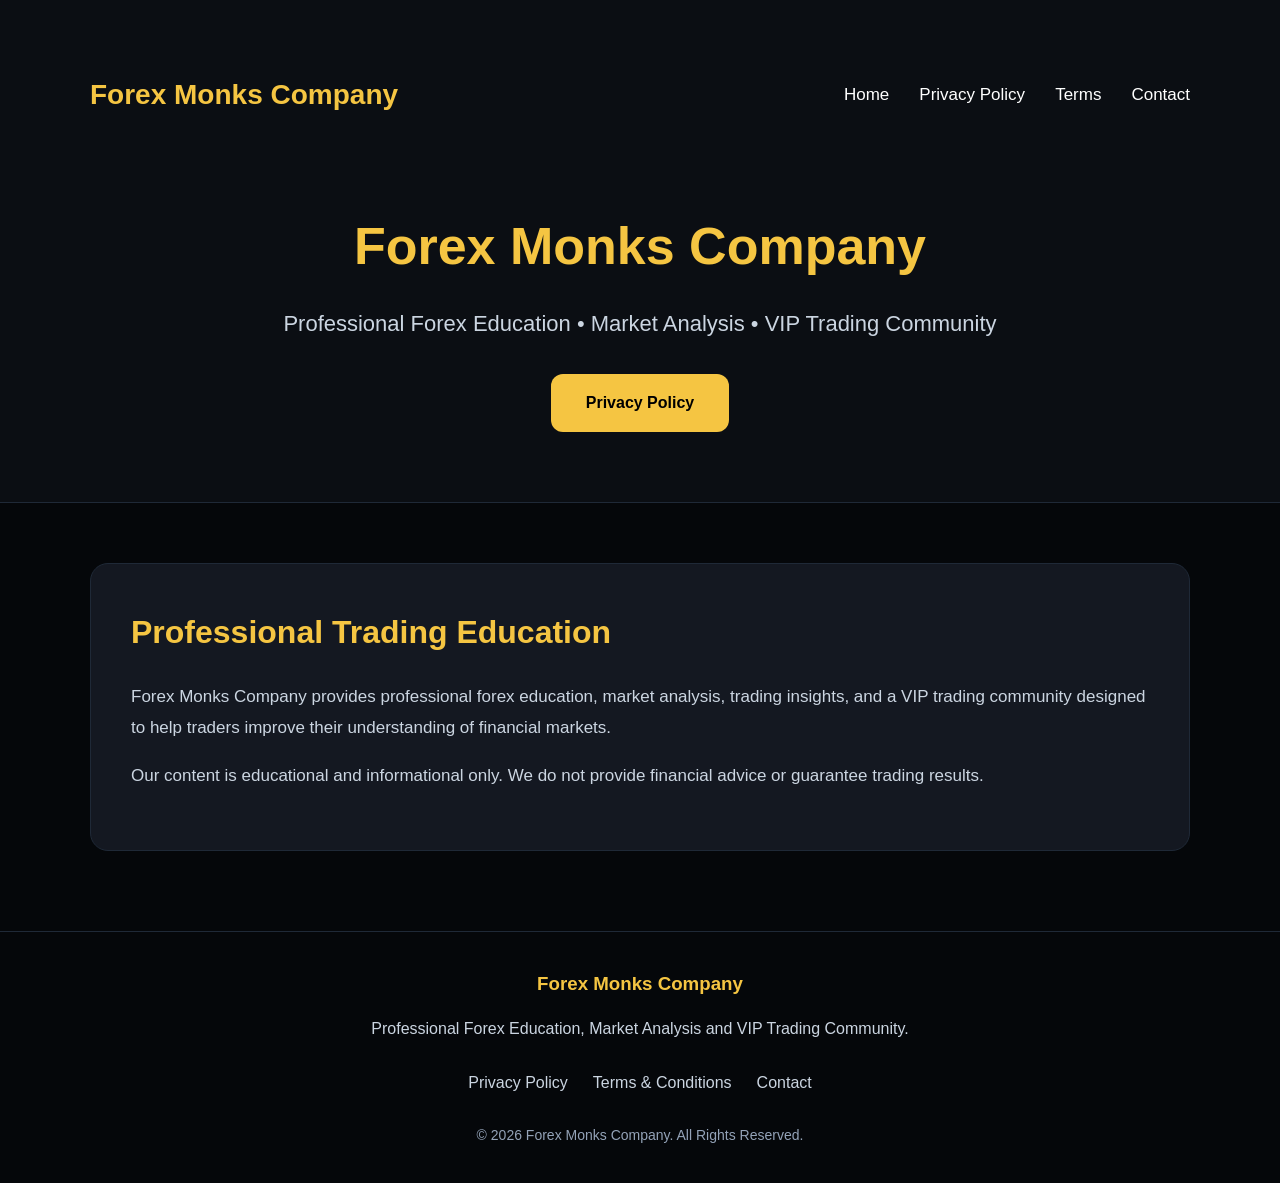
==== index.html @ 576de11f "Add files via upload" ====
<!DOCTYPE html>
<html lang="en">

<head>

<meta charset="UTF-8">
<meta name="viewport" content="width=device-width, initial-scale=1.0">

<title>Forex Monks Company</title>

<link rel="stylesheet" href="style.css">

</head>


<body>


<header>

<div class="container">

<nav>

<div class="logo">
Forex Monks Company
</div>


<ul>

<li>
<a href="index.html">
Home
</a>
</li>


<li>
<a href="privacy-policy.html">
Privacy Policy
</a>
</li>


<li>
<a href="terms.html">
Terms
</a>
</li>


<li>
<a href="mailto:godzillagodfrey@gmail.com">
Contact
</a>
</li>


</ul>

</nav>



<div class="hero">

<h1>
Forex Monks Company
</h1>


<p class="subtitle">

Professional Forex Education • Market Analysis • VIP Trading Community

</p>


<a href="privacy-policy.html" class="button">

Privacy Policy

</a>


</div>


</div>

</header>



<main class="container">


<section class="intro">


<h2>
Professional Trading Education
</h2>


<p>

Forex Monks Company provides professional forex education,
market analysis, trading insights, and a VIP trading community
designed to help traders improve their understanding of financial
markets.

</p>



<p>

Our content is educational and informational only.
We do not provide financial advice or guarantee trading results.

</p>


</section>



</main>




<footer>


<div class="container">


<h3>
Forex Monks Company
</h3>



<p>

Professional Forex Education, Market Analysis and VIP Trading Community.

</p>



<div class="footer-links">


<a href="privacy-policy.html">
Privacy Policy
</a>


<a href="terms.html">
Terms & Conditions
</a>


<a href="mailto:godzillagodfrey@gmail.com">
Contact
</a>



</div>



<p class="copyright">

©️ 2026 Forex Monks Company. All Rights Reserved.

</p>



</div>


</footer>



</body>

</html>
---- style.css ----
/* ===========================
   FOREX MONKS COMPANY
   Privacy Policy Website
=========================== */

*{
    margin:0;
    padding:0;
    box-sizing:border-box;
}

body{

    background:#05070A;
    color:#FFFFFF;

    font-family:Arial, Helvetica, sans-serif;

    line-height:1.8;

}

.container{

    width:90%;
    max-width:1100px;

    margin:auto;

}

header{

    background:#0B0E13;

    border-bottom:1px solid #1F2937;

    padding:70px 20px;

    text-align:center;

}

header h1{

    color:#F5C542;

    font-size:52px;

    margin-bottom:10px;

}

.subtitle{

    color:#CBD5E1;

    font-size:22px;

}

.intro{

    margin-top:60px;

    background:#141821;

    border:1px solid #1F2937;

    border-radius:18px;

    padding:40px;

}

.intro h2{

    color:#F5C542;

    margin-bottom:20px;

    font-size:32px;

}

.intro p{

    color:#CBD5E1;

    margin-bottom:18px;

    font-size:17px;

}

#policy{

    margin-top:40px;

}

.policy-card{

    background:#141821;

    border:1px solid #1F2937;

    border-radius:18px;

    padding:30px;

    margin-bottom:25px;

}

.policy-card h3{

    color:#F5C542;

    margin-bottom:15px;

}

.policy-card p{

    color:#CBD5E1;

}

footer{

    margin-top:80px;

    border-top:1px solid #1F2937;

    text-align:center;

    padding:35px;

    color:#94A3B8;

}
/* ==========================
        NAVIGATION
========================== */

nav{

    display:flex;

    justify-content:space-between;

    align-items:center;

    margin-bottom:80px;

    flex-wrap:wrap;

}

.logo{

    color:#F5C542;

    font-size:28px;

    font-weight:bold;

}

nav ul{

    list-style:none;

    display:flex;

    gap:30px;

}

nav a{

    color:white;

    text-decoration:none;

    transition:.3s;

    font-size:17px;

}

nav a:hover{

    color:#F5C542;

}

/* ==========================
          HERO
========================== */

.hero{

    text-align:center;

}

.button{

    display:inline-block;

    margin-top:30px;

    padding:15px 35px;

    background:#F5C542;

    color:black;

    font-weight:bold;

    border-radius:12px;

    text-decoration:none;

    transition:.3s;

}

.button:hover{

    transform:translateY(-2px);

    background:#FFD75C;

}

/* ==========================
       RESPONSIVE
========================== */

@media(max-width:800px){

nav{

flex-direction:column;

gap:25px;

}

nav ul{

flex-direction:column;

align-items:center;

gap:15px;

}

header h1{

font-size:36px;

}

.subtitle{

font-size:18px;

}

}
.footer-links{

display:flex;

justify-content:center;

gap:25px;

margin:25px 0;

flex-wrap:wrap;

}

.footer-links a{

color:#CBD5E1;

text-decoration:none;

transition:.3s;

}

.footer-links a:hover{

color:#F5C542;

}

footer h3{

color:#F5C542;

margin-bottom:15px;

}

footer p{

color:#CBD5E1;

}

.copyright{

margin-top:25px;

color:#94A3B8;

font-size:14px;

}
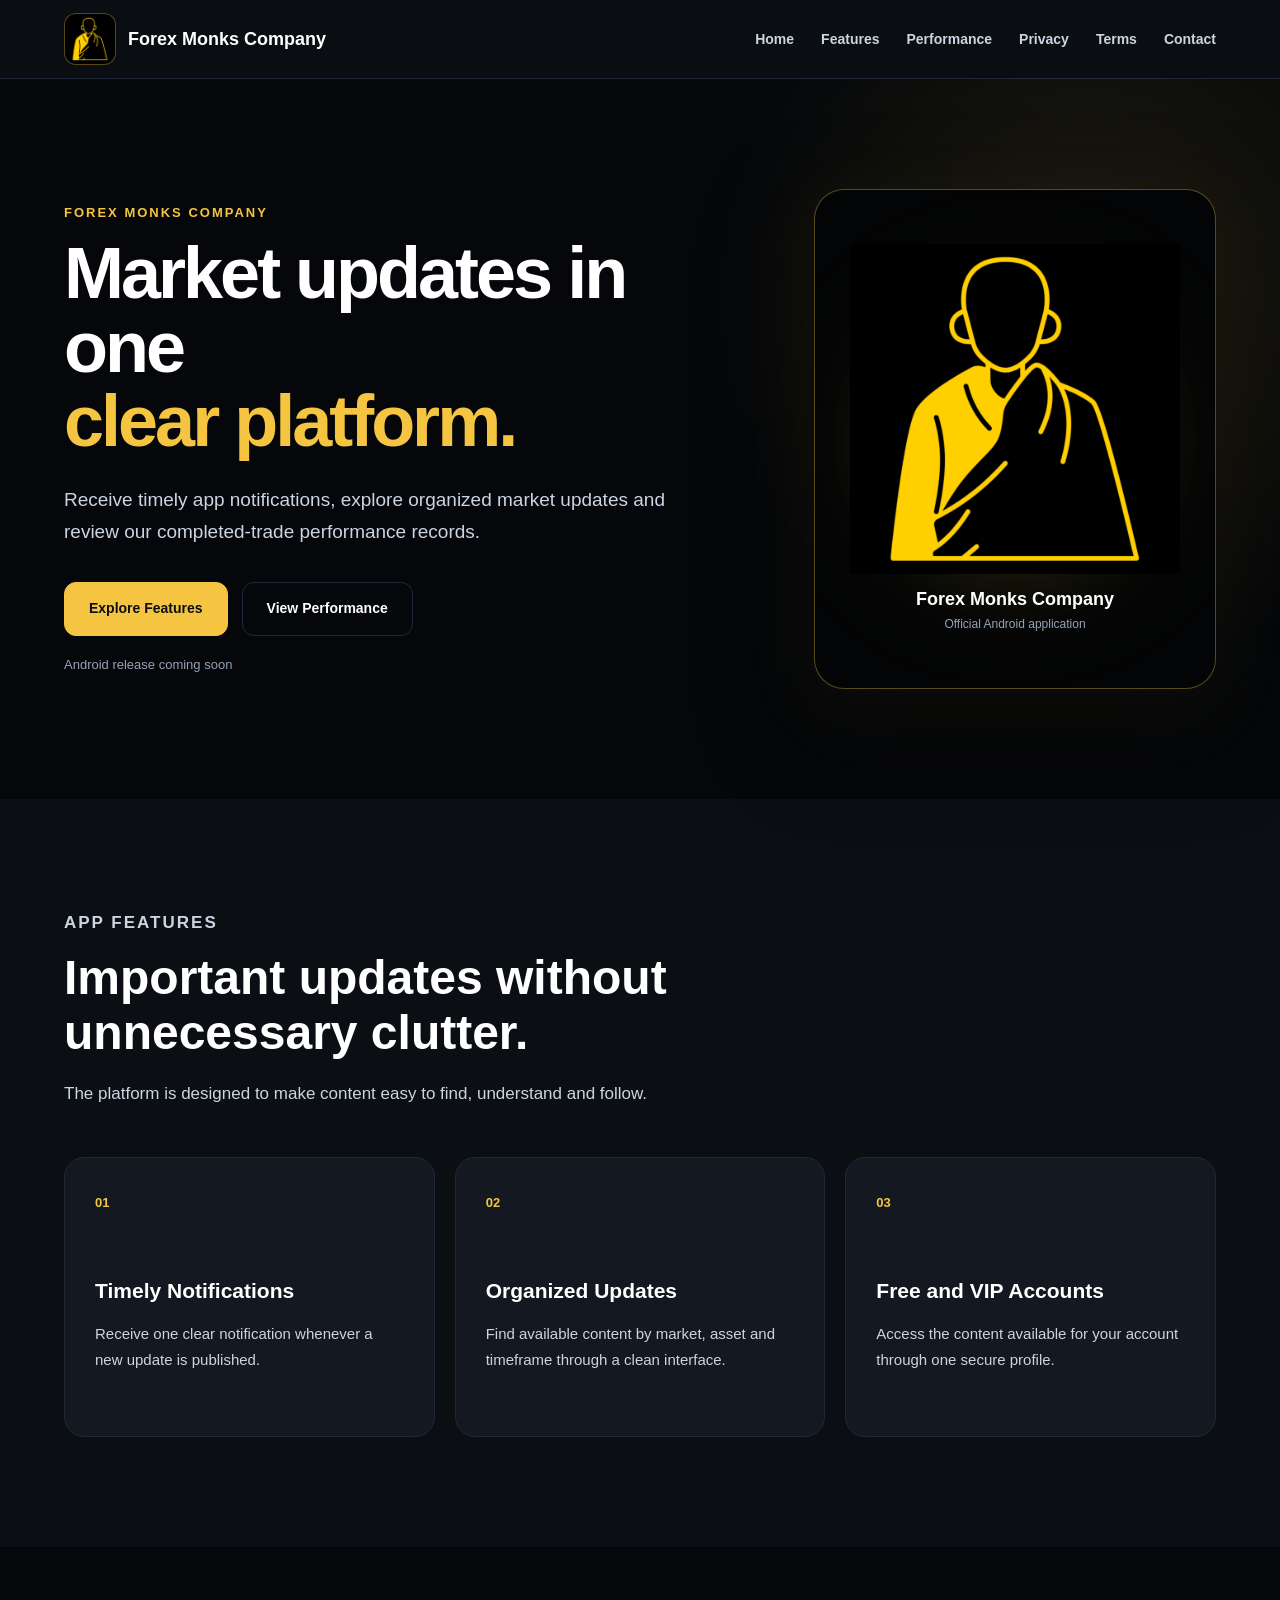
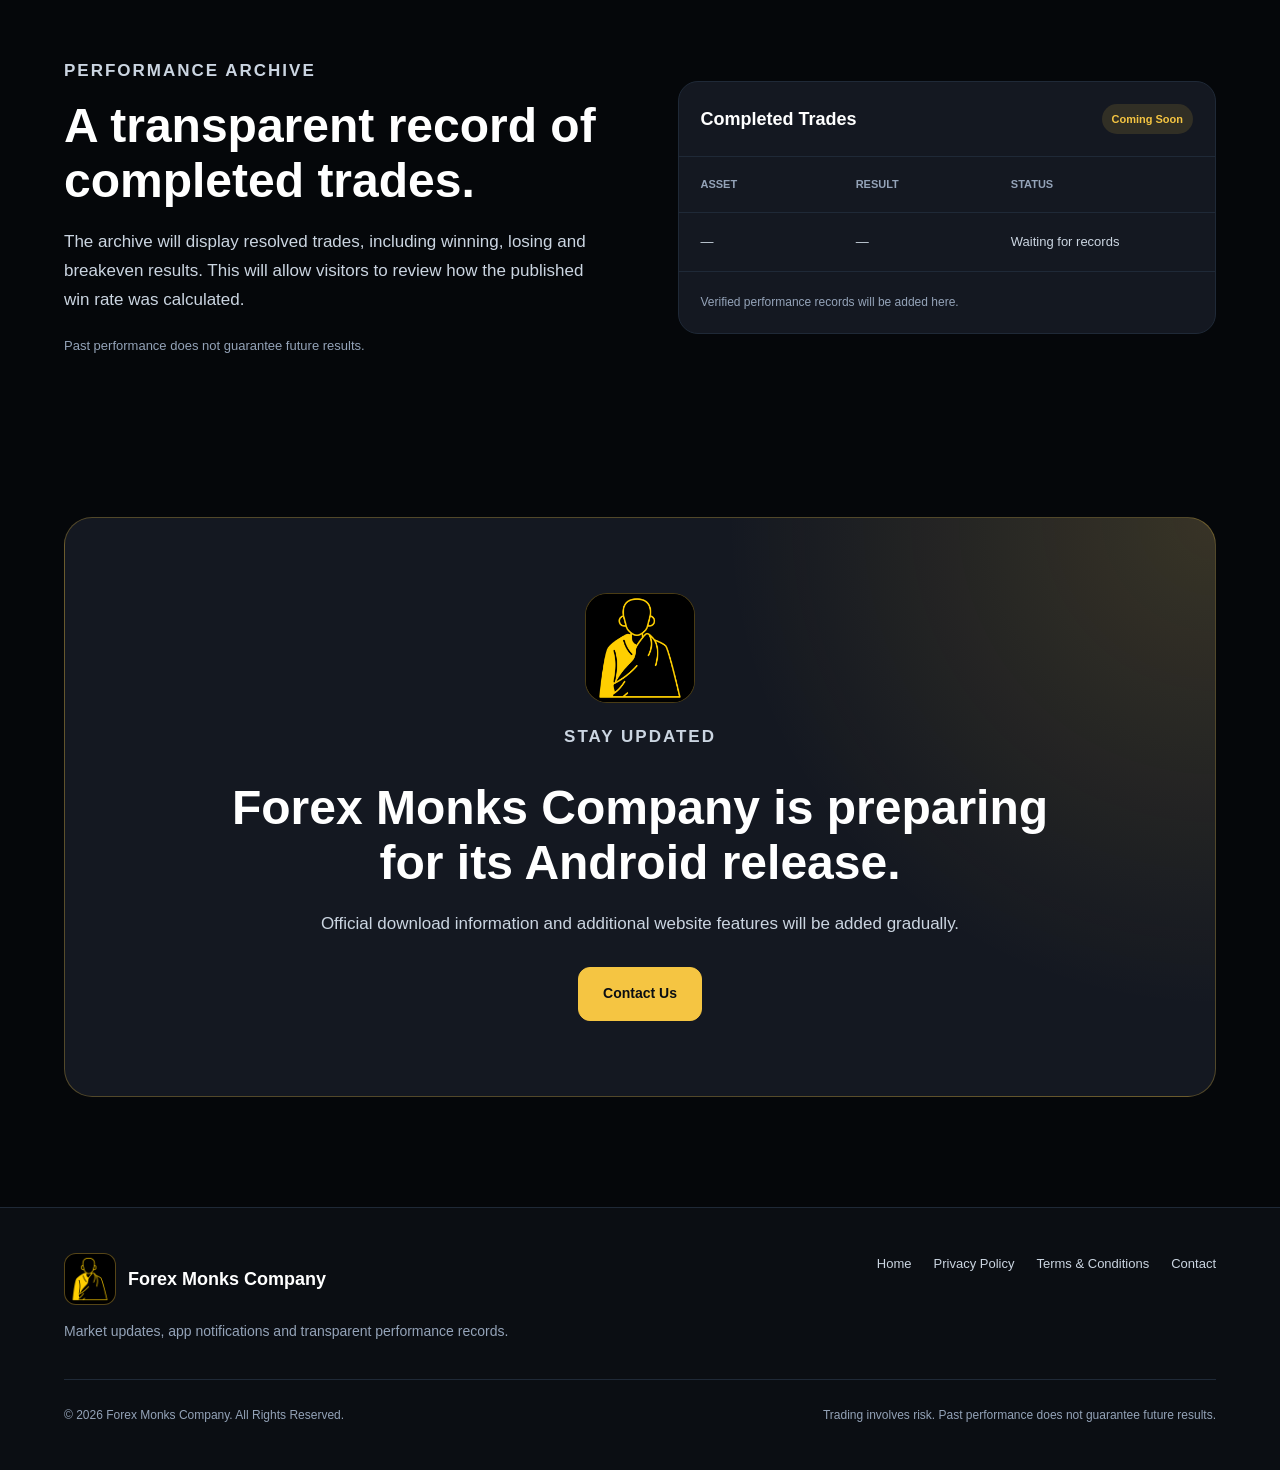
==== commit 61851ae1: "Update homepage and add company logo" ====
--- a/index.html
+++ b/index.html
@@ -2,193 +2,465 @@
 <html lang="en">
 
 <head>
-
-<meta charset="UTF-8">
-<meta name="viewport" content="width=device-width, initial-scale=1.0">
-
-<title>Forex Monks Company</title>
-
-<link rel="stylesheet" href="style.css">
-
+  <meta charset="UTF-8">
+
+  <meta
+    name="viewport"
+    content="width=device-width, initial-scale=1.0"
+  >
+
+  <meta
+    name="description"
+    content="Forex Monks Company app features, updates and transparent performance records."
+  >
+
+  <title>Forex Monks Company</title>
+
+  <link
+    rel="icon"
+    type="image/png"
+    href="forex-monks-logo.png?v=2"
+  >
+
+  <link rel="stylesheet" href="style.css">
 </head>
 
-
 <body>
 
-
-<header>
-
-<div class="container">
-
-<nav>
-
-<div class="logo">
-Forex Monks Company
-</div>
-
-
-<ul>
-
-<li>
-<a href="index.html">
-Home
-</a>
-</li>
-
-
-<li>
-<a href="privacy-policy.html">
-Privacy Policy
-</a>
-</li>
-
-
-<li>
-<a href="terms.html">
-Terms
-</a>
-</li>
-
-
-<li>
-<a href="mailto:godzillagodfrey@gmail.com">
-Contact
-</a>
-</li>
-
-
-</ul>
-
-</nav>
-
-
-
-<div class="hero">
-
-<h1>
-Forex Monks Company
-</h1>
-
-
-<p class="subtitle">
-
-Professional Forex Education • Market Analysis • VIP Trading Community
-
-</p>
-
-
-<a href="privacy-policy.html" class="button">
-
-Privacy Policy
-
-</a>
-
-
-</div>
-
-
-</div>
-
-</header>
-
-
-
-<main class="container">
-
-
-<section class="intro">
-
-
-<h2>
-Professional Trading Education
-</h2>
-
-
-<p>
-
-Forex Monks Company provides professional forex education,
-market analysis, trading insights, and a VIP trading community
-designed to help traders improve their understanding of financial
-markets.
-
-</p>
-
-
-
-<p>
-
-Our content is educational and informational only.
-We do not provide financial advice or guarantee trading results.
-
-</p>
-
-
-</section>
-
-
-
-</main>
-
-
-
-
-<footer>
-
-
-<div class="container">
-
-
-<h3>
-Forex Monks Company
-</h3>
-
-
-
-<p>
-
-Professional Forex Education, Market Analysis and VIP Trading Community.
-
-</p>
-
-
-
-<div class="footer-links">
-
-
-<a href="privacy-policy.html">
-Privacy Policy
-</a>
-
-
-<a href="terms.html">
-Terms & Conditions
-</a>
-
-
-<a href="mailto:godzillagodfrey@gmail.com">
-Contact
-</a>
-
-
-
-</div>
-
-
-
-<p class="copyright">
-
-©️ 2026 Forex Monks Company. All Rights Reserved.
-
-</p>
-
-
-
-</div>
-
-
-</footer>
-
-
+  <!-- NAVIGATION -->
+
+  <header class="site-header">
+    <div class="container">
+
+      <nav class="navbar">
+
+        <a href="index.html" class="logo">
+
+          <img
+            src="forex-monks-logo.png?v=2"
+            alt="Forex Monks Company logo"
+            class="brand-logo"
+          >
+
+          <span>
+            Forex Monks Company
+          </span>
+
+        </a>
+
+
+        <ul class="nav-links">
+
+          <li>
+            <a href="index.html">
+              Home
+            </a>
+          </li>
+
+          <li>
+            <a href="#features">
+              Features
+            </a>
+          </li>
+
+          <li>
+            <a href="#performance">
+              Performance
+            </a>
+          </li>
+
+          <li>
+            <a href="privacy-policy.html">
+              Privacy
+            </a>
+          </li>
+
+          <li>
+            <a href="terms.html">
+              Terms
+            </a>
+          </li>
+
+          <li>
+            <a href="mailto:godzillagodfrey3@gmail.com">
+              Contact
+            </a>
+          </li>
+
+        </ul>
+
+      </nav>
+
+    </div>
+  </header>
+
+
+  <main>
+
+    <!-- HERO SECTION -->
+
+    <section class="hero">
+      <div class="container hero-container">
+
+        <div class="hero-content">
+
+          <p class="section-label">
+            FOREX MONKS COMPANY
+          </p>
+
+          <h1>
+            Market updates in one
+            <span>clear platform.</span>
+          </h1>
+
+          <p class="hero-description">
+            Receive timely app notifications, explore organized market
+            updates and review our completed-trade performance records.
+          </p>
+
+          <div class="hero-buttons">
+
+            <a
+              href="#features"
+              class="button primary-button"
+            >
+              Explore Features
+            </a>
+
+            <a
+              href="#performance"
+              class="button secondary-button"
+            >
+              View Performance
+            </a>
+
+          </div>
+
+          <p class="release-message">
+            Android release coming soon
+          </p>
+
+        </div>
+
+
+        <!-- LARGE LOGO DISPLAY -->
+
+        <div class="hero-logo-card">
+
+          <div class="hero-logo-glow"></div>
+
+          <img
+            src="forex-monks-logo.png?v=2"
+            alt="Forex Monks Company monk logo"
+            class="hero-logo-image"
+          >
+
+          <div class="hero-logo-text">
+
+            <strong>
+              Forex Monks Company
+            </strong>
+
+            <span>
+              Official Android application
+            </span>
+
+          </div>
+
+        </div>
+
+      </div>
+    </section>
+
+
+    <!-- FEATURES SECTION -->
+
+    <section
+      class="features section"
+      id="features"
+    >
+      <div class="container">
+
+        <div class="section-heading">
+
+          <p class="section-label">
+            APP FEATURES
+          </p>
+
+          <h2>
+            Important updates without unnecessary clutter.
+          </h2>
+
+          <p>
+            The platform is designed to make content easy to find,
+            understand and follow.
+          </p>
+
+        </div>
+
+
+        <div class="feature-grid">
+
+          <article class="feature-card">
+
+            <span class="feature-number">
+              01
+            </span>
+
+            <h3>
+              Timely Notifications
+            </h3>
+
+            <p>
+              Receive one clear notification whenever a new update
+              is published.
+            </p>
+
+          </article>
+
+
+          <article class="feature-card">
+
+            <span class="feature-number">
+              02
+            </span>
+
+            <h3>
+              Organized Updates
+            </h3>
+
+            <p>
+              Find available content by market, asset and timeframe
+              through a clean interface.
+            </p>
+
+          </article>
+
+
+          <article class="feature-card">
+
+            <span class="feature-number">
+              03
+            </span>
+
+            <h3>
+              Free and VIP Accounts
+            </h3>
+
+            <p>
+              Access the content available for your account through
+              one secure profile.
+            </p>
+
+          </article>
+
+        </div>
+
+      </div>
+    </section>
+
+
+    <!-- PERFORMANCE SECTION -->
+
+    <section
+      class="performance section"
+      id="performance"
+    >
+      <div class="container performance-container">
+
+        <div class="performance-content">
+
+          <p class="section-label">
+            PERFORMANCE ARCHIVE
+          </p>
+
+          <h2>
+            A transparent record of completed trades.
+          </h2>
+
+          <p>
+            The archive will display resolved trades, including
+            winning, losing and breakeven results. This will allow
+            visitors to review how the published win rate was
+            calculated.
+          </p>
+
+          <p class="performance-disclaimer">
+            Past performance does not guarantee future results.
+          </p>
+
+        </div>
+
+
+        <div class="archive-card">
+
+          <div class="archive-header">
+
+            <h3>
+              Completed Trades
+            </h3>
+
+            <span class="coming-soon">
+              Coming Soon
+            </span>
+
+          </div>
+
+
+          <div class="archive-table">
+
+            <div class="archive-row archive-labels">
+
+              <span>
+                Asset
+              </span>
+
+              <span>
+                Result
+              </span>
+
+              <span>
+                Status
+              </span>
+
+            </div>
+
+
+            <div class="archive-row">
+
+              <span>
+                —
+              </span>
+
+              <span>
+                —
+              </span>
+
+              <span>
+                Waiting for records
+              </span>
+
+            </div>
+
+          </div>
+
+
+          <p class="archive-message">
+            Verified performance records will be added here.
+          </p>
+
+        </div>
+
+      </div>
+    </section>
+
+
+    <!-- CONTACT SECTION -->
+
+    <section class="contact-section section">
+      <div class="container">
+
+        <div class="contact-card">
+
+          <img
+            src="forex-monks-logo.png?v=2"
+            alt="Forex Monks Company logo"
+            class="contact-logo"
+          >
+
+          <p class="section-label">
+            STAY UPDATED
+          </p>
+
+          <h2>
+            Forex Monks Company is preparing for its Android release.
+          </h2>
+
+          <p>
+            Official download information and additional website
+            features will be added gradually.
+          </p>
+
+          <a
+            href="mailto:godzillagodfrey3@gmail.com"
+            class="button primary-button"
+          >
+            Contact Us
+          </a>
+
+        </div>
+
+      </div>
+    </section>
+
+  </main>
+
+
+  <!-- FOOTER -->
+
+  <footer class="site-footer">
+    <div class="container footer-container">
+
+      <div class="footer-brand">
+
+        <div class="logo">
+
+          <img
+            src="forex-monks-logo.png?v=2"
+            alt="Forex Monks Company logo"
+            class="brand-logo"
+          >
+
+          <span>
+            Forex Monks Company
+          </span>
+
+        </div>
+
+        <p>
+          Market updates, app notifications and transparent
+          performance records.
+        </p>
+
+      </div>
+
+
+      <div class="footer-links">
+
+        <a href="index.html">
+          Home
+        </a>
+
+        <a href="privacy-policy.html">
+          Privacy Policy
+        </a>
+
+        <a href="terms.html">
+          Terms &amp; Conditions
+        </a>
+
+        <a href="mailto:godzillagodfrey3@gmail.com">
+          Contact
+        </a>
+
+      </div>
+
+
+      <div class="footer-bottom">
+
+        <p>
+          ©️ 2026 Forex Monks Company. All Rights Reserved.
+        </p>
+
+        <p class="risk-warning">
+          Trading involves risk. Past performance does not guarantee
+          future results.
+        </p>
+
+      </div>
+
+    </div>
+  </footer>
 
 </body>
 
--- a/style.css
+++ b/style.css
@@ -1,328 +1,1079 @@
-/* ===========================
+/* =========================================
    FOREX MONKS COMPANY
-   Privacy Policy Website
-=========================== */
-
-*{
-    margin:0;
-    padding:0;
-    box-sizing:border-box;
-}
-
-body{
-
-    background:#05070A;
-    color:#FFFFFF;
-
-    font-family:Arial, Helvetica, sans-serif;
-
-    line-height:1.8;
-
-}
-
-.container{
-
-    width:90%;
-    max-width:1100px;
-
-    margin:auto;
-
-}
-
-header{
-
-    background:#0B0E13;
-
-    border-bottom:1px solid #1F2937;
-
-    padding:70px 20px;
-
-    text-align:center;
-
-}
-
-header h1{
-
-    color:#F5C542;
-
-    font-size:52px;
-
-    margin-bottom:10px;
-
-}
-
-.subtitle{
-
-    color:#CBD5E1;
-
-    font-size:22px;
-
-}
-
-.intro{
-
-    margin-top:60px;
-
-    background:#141821;
-
-    border:1px solid #1F2937;
-
-    border-radius:18px;
-
-    padding:40px;
-
-}
-
-.intro h2{
-
-    color:#F5C542;
-
-    margin-bottom:20px;
-
-    font-size:32px;
-
-}
-
-.intro p{
-
-    color:#CBD5E1;
-
-    margin-bottom:18px;
-
-    font-size:17px;
-
-}
-
-#policy{
-
-    margin-top:40px;
-
-}
-
-.policy-card{
-
-    background:#141821;
-
-    border:1px solid #1F2937;
-
-    border-radius:18px;
-
-    padding:30px;
-
-    margin-bottom:25px;
-
-}
-
-.policy-card h3{
-
-    color:#F5C542;
-
-    margin-bottom:15px;
-
-}
-
-.policy-card p{
-
-    color:#CBD5E1;
-
-}
-
-footer{
-
-    margin-top:80px;
-
-    border-top:1px solid #1F2937;
-
-    text-align:center;
-
-    padding:35px;
-
-    color:#94A3B8;
-
-}
-/* ==========================
-        NAVIGATION
-========================== */
-
-nav{
-
-    display:flex;
-
-    justify-content:space-between;
-
-    align-items:center;
-
-    margin-bottom:80px;
-
-    flex-wrap:wrap;
-
-}
-
-.logo{
-
-    color:#F5C542;
-
-    font-size:28px;
-
-    font-weight:bold;
-
-}
-
-nav ul{
-
-    list-style:none;
-
-    display:flex;
-
-    gap:30px;
-
-}
-
-nav a{
-
-    color:white;
-
-    text-decoration:none;
-
-    transition:.3s;
-
-    font-size:17px;
-
-}
-
-nav a:hover{
-
-    color:#F5C542;
-
-}
-
-/* ==========================
-          HERO
-========================== */
-
-.hero{
-
-    text-align:center;
-
-}
-
-.button{
-
-    display:inline-block;
-
-    margin-top:30px;
-
-    padding:15px 35px;
-
-    background:#F5C542;
-
-    color:black;
-
-    font-weight:bold;
-
-    border-radius:12px;
-
-    text-decoration:none;
-
-    transition:.3s;
-
-}
-
-.button:hover{
-
-    transform:translateY(-2px);
-
-    background:#FFD75C;
-
-}
-
-/* ==========================
-       RESPONSIVE
-========================== */
-
-@media(max-width:800px){
-
-nav{
-
-flex-direction:column;
-
-gap:25px;
-
-}
-
-nav ul{
-
-flex-direction:column;
-
-align-items:center;
-
-gap:15px;
-
-}
-
-header h1{
-
-font-size:36px;
-
-}
-
-.subtitle{
-
-font-size:18px;
-
-}
-
-}
-.footer-links{
-
-display:flex;
-
-justify-content:center;
-
-gap:25px;
-
-margin:25px 0;
-
-flex-wrap:wrap;
-
-}
-
-.footer-links a{
-
-color:#CBD5E1;
-
-text-decoration:none;
-
-transition:.3s;
-
-}
-
-.footer-links a:hover{
-
-color:#F5C542;
-
-}
-
-footer h3{
-
-color:#F5C542;
-
-margin-bottom:15px;
-
-}
-
-footer p{
-
-color:#CBD5E1;
-
-}
-
-.copyright{
-
-margin-top:25px;
-
-color:#94A3B8;
-
-font-size:14px;
+   GLOBAL SETTINGS
+========================================= */
+
+:root {
+    --background: #05070a;
+    --background-soft: #0b0e13;
+    --card: #141821;
+    --card-light: #1a202b;
+    --gold: #f5c542;
+    --gold-light: #ffda64;
+    --white: #ffffff;
+    --text: #cbd5e1;
+    --muted: #94a3b8;
+    --border: #1f2937;
+}
+
+* {
+    margin: 0;
+    padding: 0;
+    box-sizing: border-box;
+}
+
+html {
+    scroll-behavior: smooth;
+}
+
+body {
+    background: var(--background);
+    color: var(--white);
+    font-family: Arial, Helvetica, sans-serif;
+    line-height: 1.7;
+}
+
+a {
+    color: inherit;
+}
+
+.container {
+    width: 90%;
+    max-width: 1180px;
+    margin: auto;
+}
+
+.section {
+    padding: 110px 0;
+}
+
+.section-label {
+    color: var(--gold);
+    font-size: 13px;
+    font-weight: bold;
+    letter-spacing: 2px;
+    margin-bottom: 12px;
+}
+
+.section-heading {
+    max-width: 720px;
+}
+
+.section-heading h2,
+.performance-content h2,
+.contact-card h2 {
+    font-size: 48px;
+    line-height: 1.15;
+    margin-bottom: 20px;
+}
+
+.section-heading p,
+.performance-content p,
+.contact-card p {
+    color: var(--text);
+    font-size: 17px;
+}
+
+
+/* =========================================
+   HOMEPAGE HEADER
+========================================= */
+
+.site-header {
+    position: sticky;
+    top: 0;
+    z-index: 100;
+
+    background: rgba(11, 14, 19, 0.95);
+    border-bottom: 1px solid var(--border);
+
+    padding: 0;
+    text-align: left;
+
+    backdrop-filter: blur(14px);
+}
+
+.navbar {
+    min-height: 78px;
+
+    display: flex;
+    justify-content: space-between;
+    align-items: center;
+
+    margin: 0;
+}
+
+.logo {
+    display: flex;
+    align-items: center;
+    gap: 12px;
+
+    color: var(--white);
+    font-size: 18px;
+    font-weight: bold;
+    text-decoration: none;
+}
+
+.logo-mark {
+    width: 42px;
+    height: 42px;
+
+    display: inline-flex;
+    align-items: center;
+    justify-content: center;
+
+    background: var(--gold);
+    color: #0b0e13;
+
+    border-radius: 12px;
+
+    font-size: 13px;
+    font-weight: bold;
+}
+
+.nav-links {
+    display: flex;
+    align-items: center;
+    gap: 27px;
+
+    list-style: none;
+}
+
+.nav-links a {
+    color: var(--text);
+    text-decoration: none;
+
+    font-size: 14px;
+    font-weight: bold;
+
+    transition: 0.25s;
+}
+
+.nav-links a:hover {
+    color: var(--gold);
+}
+
+
+/* =========================================
+   HERO SECTION
+========================================= */
+
+.hero {
+    min-height: 720px;
+
+    display: flex;
+    align-items: center;
+
+    text-align: left;
+
+    background:
+        radial-gradient(
+            circle at 85% 30%,
+            rgba(245, 197, 66, 0.11),
+            transparent 32%
+        ),
+        var(--background);
+}
+
+.hero-container {
+    display: grid;
+    grid-template-columns: 1.25fr 0.75fr;
+    align-items: center;
+    gap: 80px;
+
+    padding: 90px 0;
+}
+
+.hero-content h1 {
+    max-width: 760px;
+
+    font-size: 72px;
+    line-height: 1.03;
+    letter-spacing: -3px;
+
+    margin-bottom: 25px;
+}
+
+.hero-content h1 span {
+    display: block;
+    color: var(--gold);
+}
+
+.hero-description {
+    max-width: 620px;
+
+    color: var(--text);
+    font-size: 19px;
+}
+
+.hero-buttons {
+    display: flex;
+    align-items: center;
+    flex-wrap: wrap;
+    gap: 14px;
+
+    margin-top: 34px;
+}
+
+.button {
+    display: inline-block;
+
+    padding: 14px 24px;
+
+    border-radius: 12px;
+    border: 1px solid var(--border);
+
+    font-weight: bold;
+    font-size: 14px;
+    text-decoration: none;
+
+    transition: 0.25s;
+}
+
+.primary-button {
+    background: var(--gold);
+    border-color: var(--gold);
+    color: #0b0e13;
+}
+
+.primary-button:hover {
+    background: var(--gold-light);
+    border-color: var(--gold-light);
+
+    transform: translateY(-2px);
+}
+
+.secondary-button {
+    background: transparent;
+    color: var(--white);
+}
+
+.secondary-button:hover {
+    color: var(--gold);
+    border-color: var(--gold);
+
+    transform: translateY(-2px);
+}
+
+.release-message {
+    margin-top: 18px;
+
+    color: var(--muted);
+    font-size: 13px;
+}
+
+
+/* =========================================
+   APP PREVIEW
+========================================= */
+
+.app-preview {
+    width: 100%;
+    max-width: 350px;
+
+    justify-self: center;
+
+    padding: 12px;
+
+    border: 1px solid #364152;
+    border-radius: 34px;
+
+    background: #07090d;
+
+    box-shadow:
+        0 35px 90px rgba(0, 0, 0, 0.45),
+        0 20px 70px rgba(245, 197, 66, 0.08);
+}
+
+.app-preview-header {
+    display: flex;
+    align-items: center;
+    gap: 10px;
+
+    padding: 13px 14px;
+}
+
+.app-preview-header div {
+    display: flex;
+    flex-direction: column;
+}
+
+.app-preview-header strong {
+    font-size: 13px;
+}
+
+.app-preview-header small {
+    color: var(--muted);
+    font-size: 10px;
+}
+
+.preview-logo {
+    width: 30px;
+    height: 30px;
+
+    display: inline-flex;
+    align-items: center;
+    justify-content: center;
+
+    border-radius: 9px;
+
+    background: var(--gold);
+    color: #0b0e13;
+
+    font-size: 10px;
+    font-weight: bold;
+}
+
+.preview-content {
+    min-height: 470px;
+
+    padding: 24px;
+
+    border-radius: 24px;
+
+    background:
+        linear-gradient(
+            145deg,
+            #171d27,
+            #0c1017
+        );
+}
+
+.preview-welcome {
+    color: var(--muted);
+    font-size: 12px;
+}
+
+.preview-content > h2 {
+    font-size: 24px;
+    margin-bottom: 22px;
+}
+
+.preview-card {
+    padding: 20px;
+
+    border-radius: 17px;
+}
+
+.preview-card > span {
+    display: block;
+
+    font-size: 10px;
+    font-weight: bold;
+    letter-spacing: 1px;
+
+    margin-bottom: 8px;
+}
+
+.preview-card h3 {
+    font-size: 16px;
+    margin-bottom: 4px;
+}
+
+.preview-card p {
+    font-size: 11px;
+}
+
+.highlighted-card {
+    background: var(--gold);
+    color: #0b0e13;
+}
+
+.highlighted-card p {
+    color: #323232;
+}
+
+.preview-small-cards {
+    display: grid;
+    grid-template-columns: 1fr 1fr;
+    gap: 10px;
+
+    margin: 12px 0;
+}
+
+.preview-small-cards article {
+    padding: 16px;
+
+    border: 1px solid var(--border);
+    border-radius: 14px;
+
+    background: #0d1118;
+}
+
+.preview-small-cards strong,
+.preview-small-cards span {
+    display: block;
+}
+
+.preview-small-cards strong {
+    font-size: 13px;
+}
+
+.preview-small-cards span {
+    color: var(--muted);
+    font-size: 10px;
+}
+
+.performance-card {
+    border: 1px solid var(--border);
+    background: #0d1118;
+}
+
+.performance-card > span {
+    color: var(--gold);
+}
+
+.performance-card p {
+    color: var(--muted);
+}
+
+
+/* =========================================
+   FEATURES
+========================================= */
+
+.features {
+    background: var(--background-soft);
+}
+
+.feature-grid {
+    display: grid;
+    grid-template-columns: repeat(3, 1fr);
+    gap: 20px;
+
+    margin-top: 48px;
+}
+
+.feature-card {
+    min-height: 280px;
+
+    padding: 30px;
+
+    border: 1px solid var(--border);
+    border-radius: 20px;
+
+    background: var(--card);
+
+    transition: 0.25s;
+}
+
+.feature-card:hover {
+    transform: translateY(-5px);
+    border-color: rgba(245, 197, 66, 0.5);
+}
+
+.feature-number {
+    color: var(--gold);
+
+    font-size: 13px;
+    font-weight: bold;
+}
+
+.feature-card h3 {
+    margin-top: 58px;
+    margin-bottom: 12px;
+
+    font-size: 21px;
+}
+
+.feature-card p {
+    color: var(--text);
+    font-size: 15px;
+}
+
+
+/* =========================================
+   PERFORMANCE ARCHIVE
+========================================= */
+
+.performance {
+    background: var(--background);
+}
+
+.performance-container {
+    display: grid;
+    grid-template-columns: 1fr 1fr;
+    align-items: center;
+    gap: 75px;
+}
+
+.performance-disclaimer {
+    margin-top: 20px;
+
+    color: var(--muted) !important;
+    font-size: 13px !important;
+}
+
+.archive-card {
+    overflow: hidden;
+
+    border: 1px solid var(--border);
+    border-radius: 20px;
+
+    background: var(--card);
+}
+
+.archive-header {
+    display: flex;
+    align-items: center;
+    justify-content: space-between;
+    gap: 20px;
+
+    padding: 22px;
+
+    border-bottom: 1px solid var(--border);
+}
+
+.archive-header h3 {
+    font-size: 18px;
+}
+
+.coming-soon {
+    padding: 6px 10px;
+
+    border-radius: 20px;
+
+    background: rgba(245, 197, 66, 0.13);
+    color: var(--gold);
+
+    font-size: 11px;
+    font-weight: bold;
+}
+
+.archive-row {
+    display: grid;
+    grid-template-columns: 1fr 1fr 1.3fr;
+    gap: 15px;
+
+    padding: 18px 22px;
+
+    border-bottom: 1px solid var(--border);
+
+    color: var(--text);
+    font-size: 13px;
+}
+
+.archive-labels {
+    color: var(--muted);
+
+    font-size: 11px;
+    font-weight: bold;
+    text-transform: uppercase;
+}
+
+.archive-message {
+    padding: 20px 22px;
+
+    color: var(--muted);
+    font-size: 12px;
+}
+
+
+/* =========================================
+   CONTACT SECTION
+========================================= */
+
+.contact-section {
+    padding-top: 50px;
+}
+
+.contact-card {
+    padding: 75px 45px;
+
+    border: 1px solid rgba(245, 197, 66, 0.28);
+    border-radius: 28px;
+
+    background:
+        radial-gradient(
+            circle at top right,
+            rgba(245, 197, 66, 0.16),
+            transparent 38%
+        ),
+        var(--card);
+
+    text-align: center;
+}
+
+.contact-card h2 {
+    max-width: 820px;
+    margin-left: auto;
+    margin-right: auto;
+}
+
+.contact-card p {
+    max-width: 650px;
+    margin: 0 auto 28px;
+}
+
+
+/* =========================================
+   HOMEPAGE FOOTER
+========================================= */
+
+.site-footer {
+    margin-top: 0;
+
+    padding: 45px 0;
+
+    border-top: 1px solid var(--border);
+
+    background: var(--background-soft);
+
+    text-align: left;
+}
+
+.footer-container {
+    display: grid;
+    grid-template-columns: 1fr auto;
+    align-items: start;
+    gap: 35px;
+}
+
+.footer-brand p {
+    max-width: 450px;
+
+    margin-top: 15px;
+
+    color: var(--muted);
+    font-size: 14px;
+}
+
+.footer-links {
+    display: flex;
+    flex-wrap: wrap;
+    justify-content: flex-end;
+    gap: 22px;
+
+    margin: 0;
+}
+
+.footer-links a {
+    color: var(--text);
+    text-decoration: none;
+    font-size: 13px;
+
+    transition: 0.25s;
+}
+
+.footer-links a:hover {
+    color: var(--gold);
+}
+
+.footer-bottom {
+    grid-column: 1 / -1;
+
+    display: flex;
+    justify-content: space-between;
+    gap: 30px;
+
+    padding-top: 25px;
+
+    border-top: 1px solid var(--border);
+}
+
+.footer-bottom p {
+    color: var(--muted);
+    font-size: 12px;
+}
+
+.risk-warning {
+    text-align: right;
+}
+
+
+/* =========================================
+   PRIVACY POLICY AND TERMS PAGES
+========================================= */
+
+body > header:not(.site-header) {
+    background: var(--background-soft);
+
+    border-bottom: 1px solid var(--border);
+
+    padding: 70px 20px;
+
+    text-align: center;
+}
+
+body > header:not(.site-header) h1 {
+    color: var(--gold);
+
+    font-size: 52px;
+
+    margin-bottom: 10px;
+}
+
+.subtitle {
+    color: var(--text);
+    font-size: 22px;
+}
+
+.intro {
+    margin-top: 60px;
+
+    padding: 40px;
+
+    background: var(--card);
+
+    border: 1px solid var(--border);
+    border-radius: 18px;
+}
+
+.intro h2 {
+    color: var(--gold);
+
+    margin-bottom: 20px;
+
+    font-size: 32px;
+}
+
+.intro p {
+    color: var(--text);
+
+    margin-bottom: 18px;
+
+    font-size: 17px;
+}
+
+#policy {
+    margin-top: 40px;
+}
+
+.policy-card {
+    padding: 30px;
+    margin-bottom: 25px;
+
+    background: var(--card);
+
+    border: 1px solid var(--border);
+    border-radius: 18px;
+}
+
+.policy-card h3 {
+    color: var(--gold);
+
+    margin-bottom: 15px;
+}
+
+.policy-card p,
+.policy-card li {
+    color: var(--text);
+}
+
+.policy-card ul,
+.policy-card ol {
+    padding-left: 25px;
+    margin-top: 12px;
+}
+
+
+/* =========================================
+   RESPONSIVE TABLET
+========================================= */
+
+@media (max-width: 900px) {
+
+    .section {
+        padding: 85px 0;
+    }
+
+    .navbar {
+        flex-direction: column;
+        justify-content: center;
+        gap: 22px;
+
+        padding: 20px 0;
+    }
+
+    .nav-links {
+        justify-content: center;
+        flex-wrap: wrap;
+        gap: 15px 22px;
+    }
+
+    .hero {
+        min-height: auto;
+    }
+
+    .hero-container {
+        grid-template-columns: 1fr;
+        gap: 60px;
+
+        padding: 75px 0;
+    }
+
+    .hero-content {
+        text-align: center;
+    }
+
+    .hero-content h1 {
+        margin-left: auto;
+        margin-right: auto;
+
+        font-size: 58px;
+    }
+
+    .hero-description {
+        margin-left: auto;
+        margin-right: auto;
+    }
+
+    .hero-buttons {
+        justify-content: center;
+    }
+
+    .feature-grid {
+        grid-template-columns: 1fr;
+    }
+
+    .feature-card {
+        min-height: auto;
+    }
+
+    .feature-card h3 {
+        margin-top: 35px;
+    }
+
+    .performance-container {
+        grid-template-columns: 1fr;
+        gap: 45px;
+    }
+
+    .footer-container {
+        grid-template-columns: 1fr;
+    }
+
+    .footer-links {
+        justify-content: flex-start;
+    }
+
+}
+
+
+/* =========================================
+   RESPONSIVE PHONE
+========================================= */
+
+@media (max-width: 600px) {
+
+    .container {
+        width: 92%;
+    }
+
+    .section {
+        padding: 70px 0;
+    }
+
+    .site-header {
+        position: relative;
+    }
+
+    .navbar {
+        align-items: flex-start;
+    }
+
+    .nav-links {
+        justify-content: flex-start;
+    }
+
+    .hero-container {
+        padding: 65px 0;
+    }
+
+    .hero-content h1 {
+        font-size: 44px;
+        letter-spacing: -2px;
+    }
+
+    .hero-description {
+        font-size: 16px;
+    }
+
+    .hero-buttons {
+        flex-direction: column;
+    }
+
+    .hero-buttons .button {
+        width: 100%;
+        text-align: center;
+    }
+
+    .section-heading h2,
+    .performance-content h2,
+    .contact-card h2 {
+        font-size: 35px;
+    }
+
+    .feature-card {
+        padding: 25px;
+    }
+
+    .contact-card {
+        padding: 55px 22px;
+    }
+
+    .contact-card .button {
+        width: 100%;
+    }
+
+    .footer-bottom {
+        flex-direction: column;
+        gap: 12px;
+    }
+
+    .risk-warning {
+        text-align: left;
+    }
+
+    body > header:not(.site-header) {
+        padding: 50px 18px;
+    }
+
+    body > header:not(.site-header) h1 {
+        font-size: 36px;
+    }
+
+    .subtitle {
+        font-size: 17px;
+    }
+
+    .intro,
+    .policy-card {
+        padding: 24px;
+    }
+
+}
+/* =========================================
+   FOREX MONKS LOGO
+========================================= */
+
+.brand-logo {
+    display: block;
+    width: 52px;
+    height: 52px;
+    flex-shrink: 0;
+
+    object-fit: contain;
+    object-position: center;
+    padding: 2px;
+
+    border: 1px solid rgba(245, 197, 66, 0.35);
+    border-radius: 12px;
+
+    background: #000000;
+}
+
+.hero-logo-card {
+    position: relative;
+
+    width: 100%;
+    max-width: 430px;
+    min-height: 500px;
+
+    display: flex;
+    flex-direction: column;
+    align-items: center;
+    justify-content: center;
+
+    justify-self: center;
+
+    overflow: hidden;
+
+    padding: 35px;
+
+    border: 1px solid rgba(245, 197, 66, 0.35);
+    border-radius: 30px;
+
+    background:
+        radial-gradient(
+            circle at center,
+            rgba(245, 197, 66, 0.12),
+            transparent 58%
+        ),
+        #030405;
+
+    box-shadow:
+        0 40px 100px rgba(0, 0, 0, 0.5),
+        0 20px 80px rgba(245, 197, 66, 0.08);
+}
+
+.hero-logo-glow {
+    position: absolute;
+
+    width: 240px;
+    height: 240px;
+
+    border-radius: 50%;
+
+    background: rgba(245, 197, 66, 0.14);
+
+    filter: blur(70px);
+}
+
+.hero-logo-image {
+    position: relative;
+    z-index: 2;
+
+    width: 100%;
+    max-width: 330px;
+    height: auto;
+
+    object-fit: contain;
+}
+
+.hero-logo-text {
+    position: relative;
+    z-index: 2;
+
+    display: flex;
+    flex-direction: column;
+    align-items: center;
+
+    margin-top: 10px;
+
+    text-align: center;
+}
+
+.hero-logo-text strong {
+    color: #ffffff;
+    font-size: 18px;
+}
+
+.hero-logo-text span {
+    color: #94a3b8;
+    font-size: 12px;
+}
+
+.contact-logo {
+    display: block;
+    width: 110px;
+    height: 110px;
+
+    object-fit: contain;
+    object-position: center;
+
+    margin: 0 auto 20px;
+
+    border: 1px solid rgba(245, 197, 66, 0.3);
+    border-radius: 22px;
+
+    background: #000000;
+}
+
+@media (max-width: 600px) {
+
+    .brand-logo {
+        width: 42px;
+        height: 42px;
+    }
+
+    .hero-logo-card {
+        min-height: 400px;
+        padding: 25px;
+    }
+
+    .hero-logo-image {
+        max-width: 270px;
+    }
 
 }
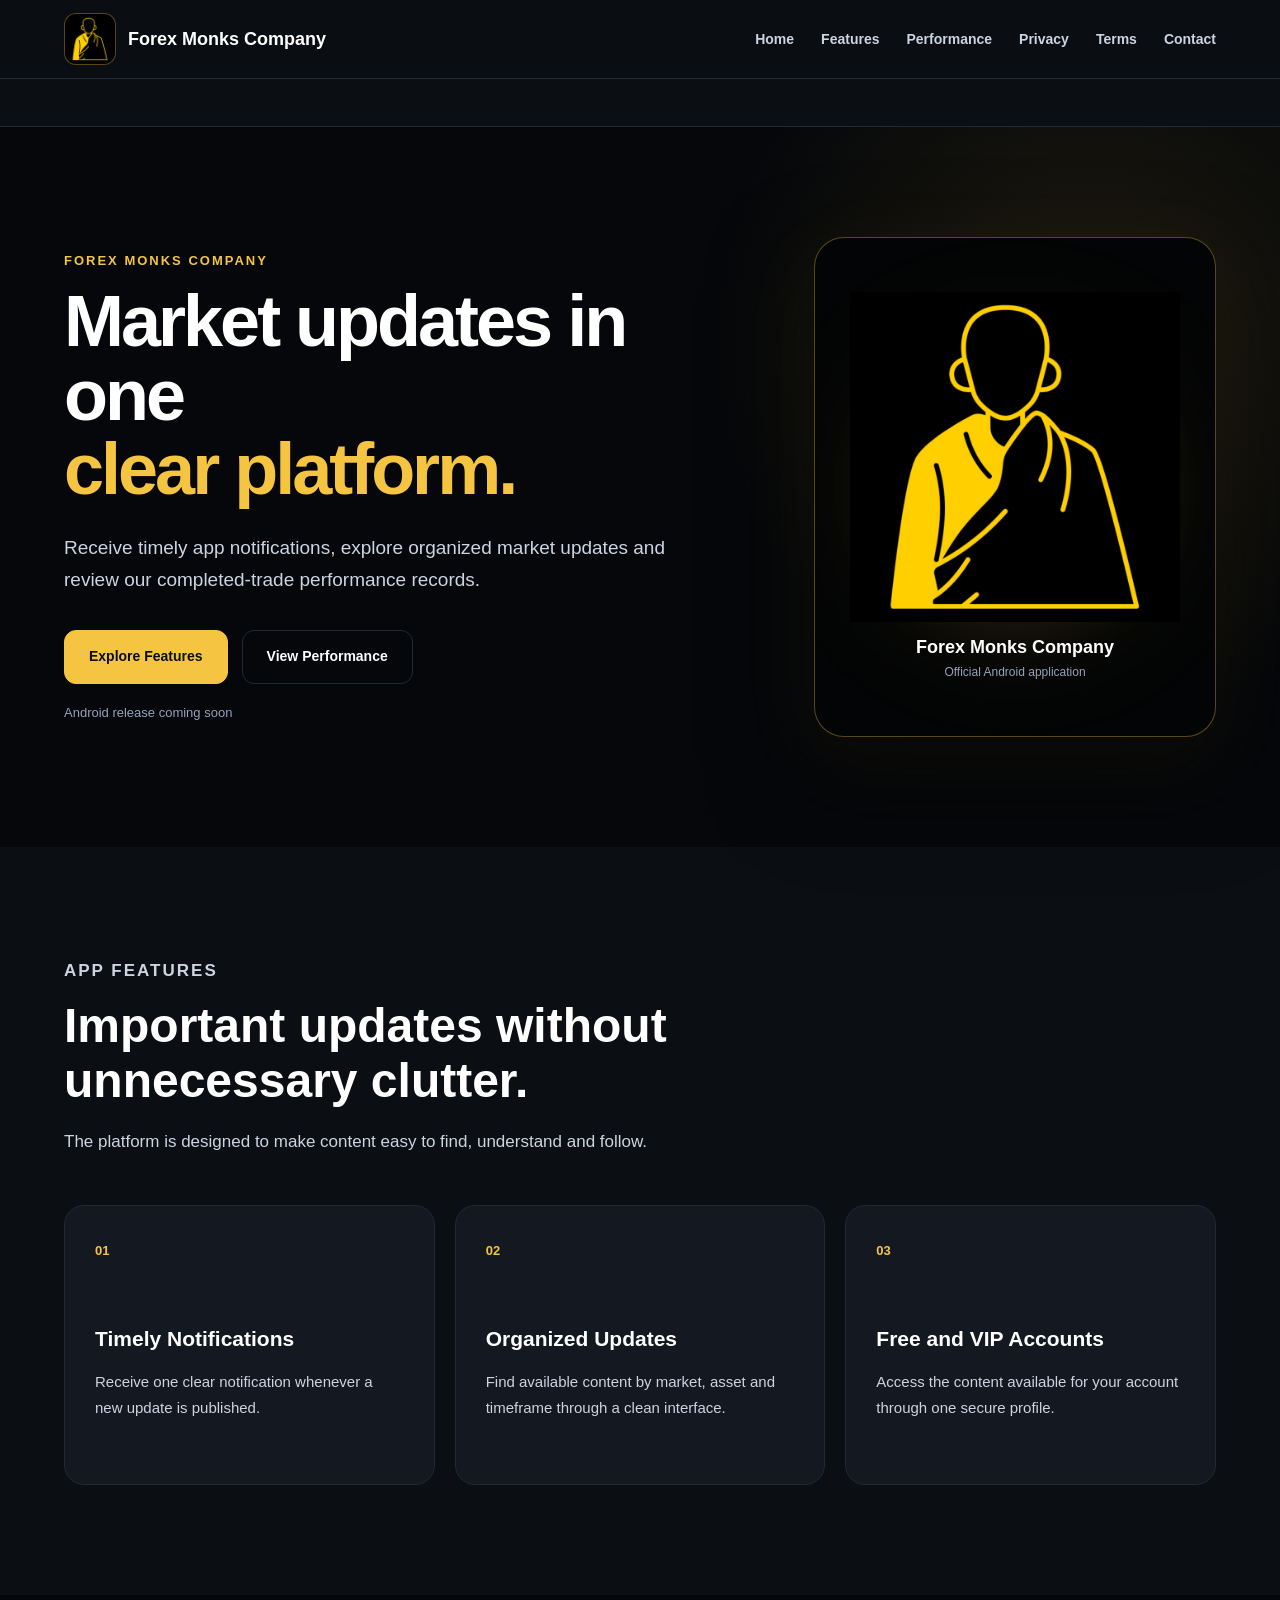
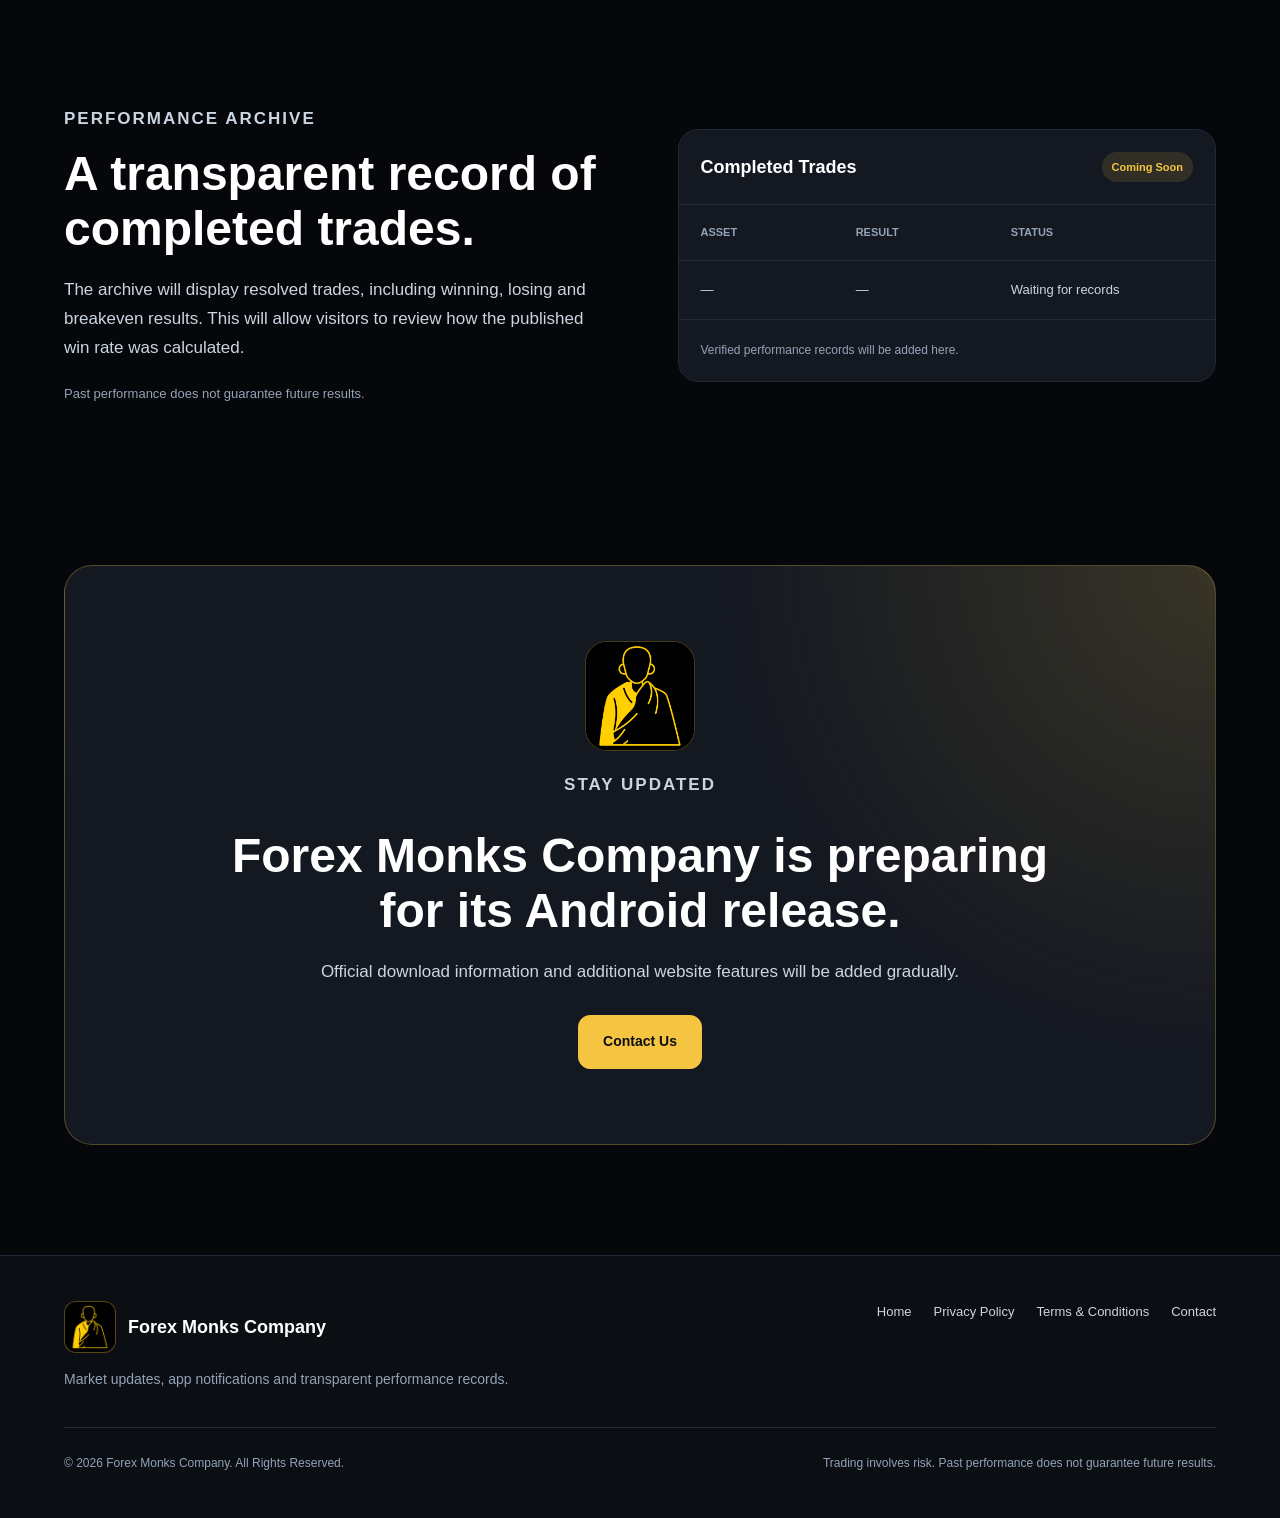
==== commit ded5bdff: "Add live market ticker" ====
--- a/index.html
+++ b/index.html
@@ -93,7 +93,24 @@
 
     </div>
   </header>
-
+<!-- LIVE MARKET TICKER -->
+
+<section
+  class="market-ticker"
+  aria-label="Live market prices"
+>
+  <script
+    type="module"
+    src="https://widgets.tradingview-widget.com/w/en/tv-ticker-tape.js"
+  ></script>
+
+  <tv-ticker-tape
+    symbols="FX:EURUSD,FX:GBPUSD,FX:USDCAD,FX:USDJPY,FX:AUDUSD,FX:NZDUSD,FX:USDCHF,OANDA:XAUUSD,BITSTAMP:BTCUSD"
+    theme="dark"
+    transparent
+    hover-chart
+  ></tv-ticker-tape>
+</section>
 
   <main>
 
--- a/style.css
+++ b/style.css
@@ -1076,4 +1076,13 @@
         max-width: 270px;
     }
 
+}
+/* LIVE MARKET TICKER */
+
+.market-ticker {
+  width: 100%;
+  min-height: 48px;
+  background: #0b0e13;
+  border-bottom: 1px solid #1f2937;
+  overflow: hidden;
 }
